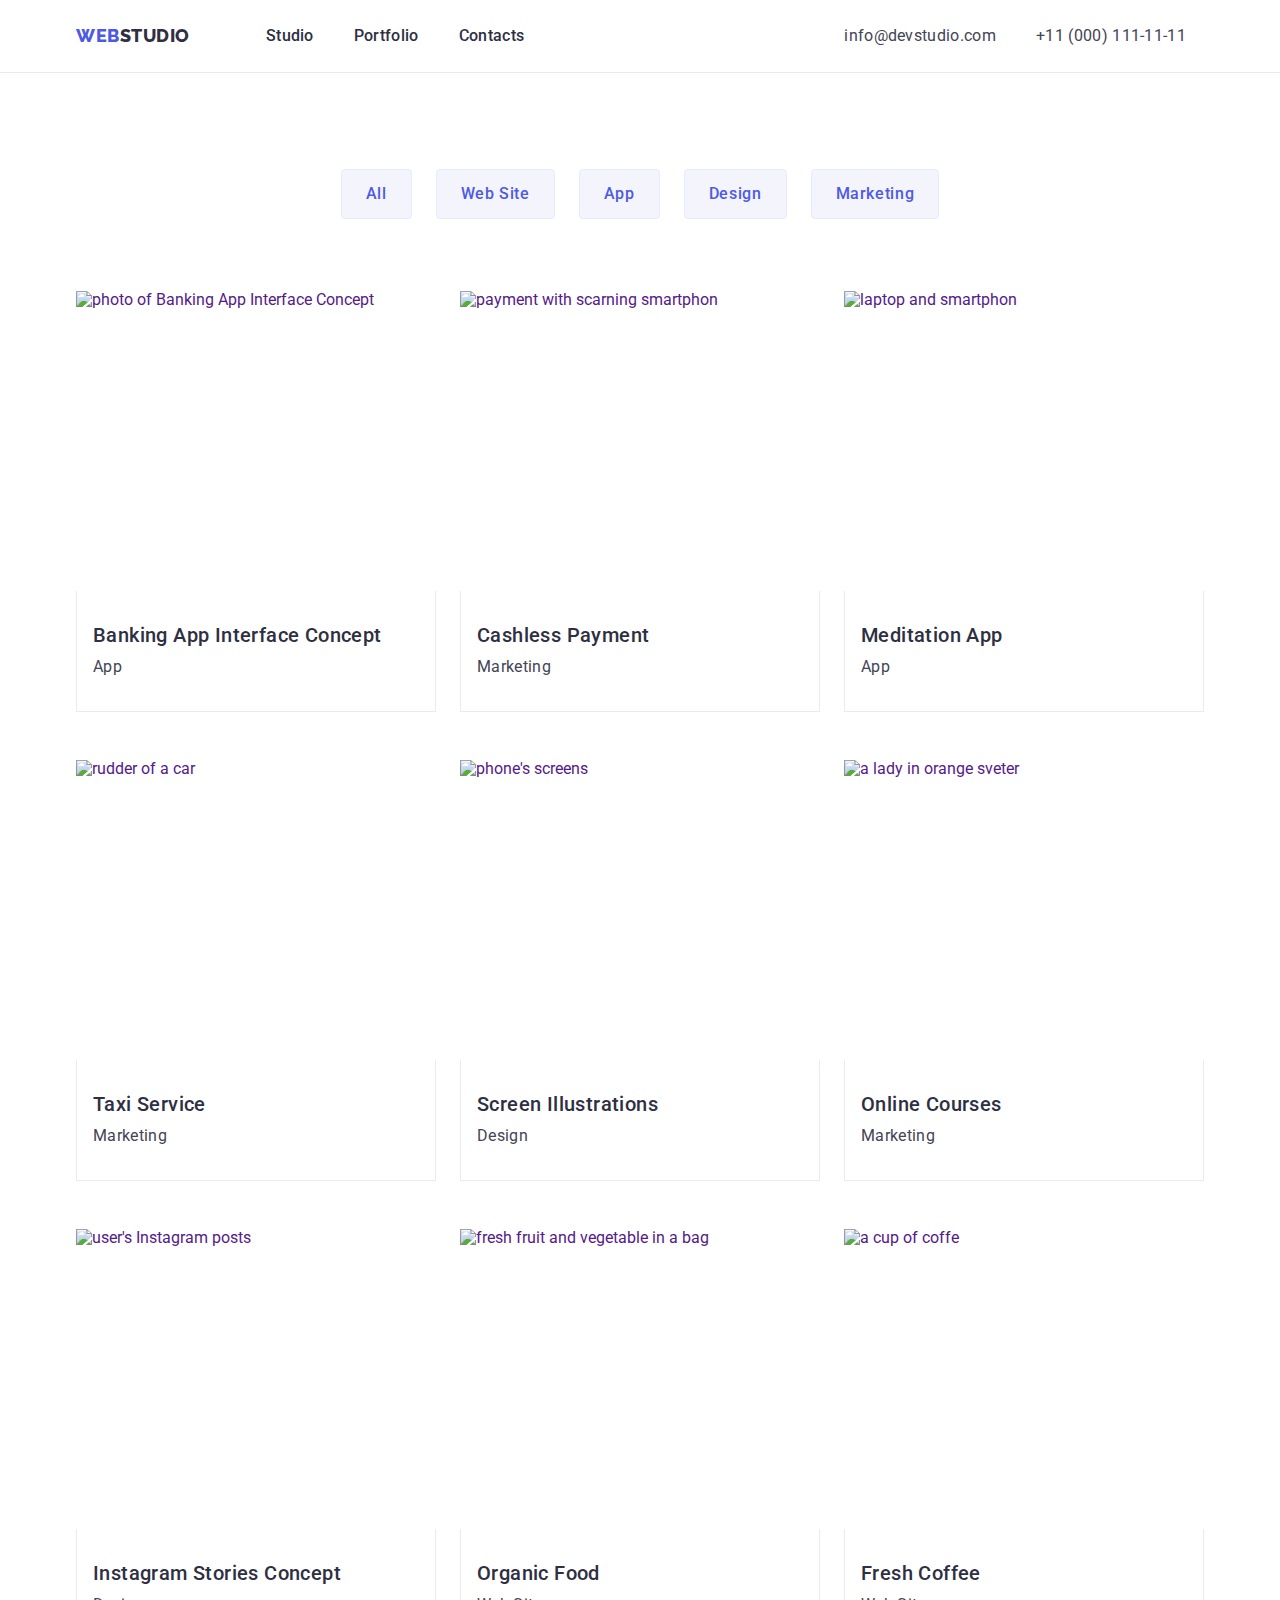
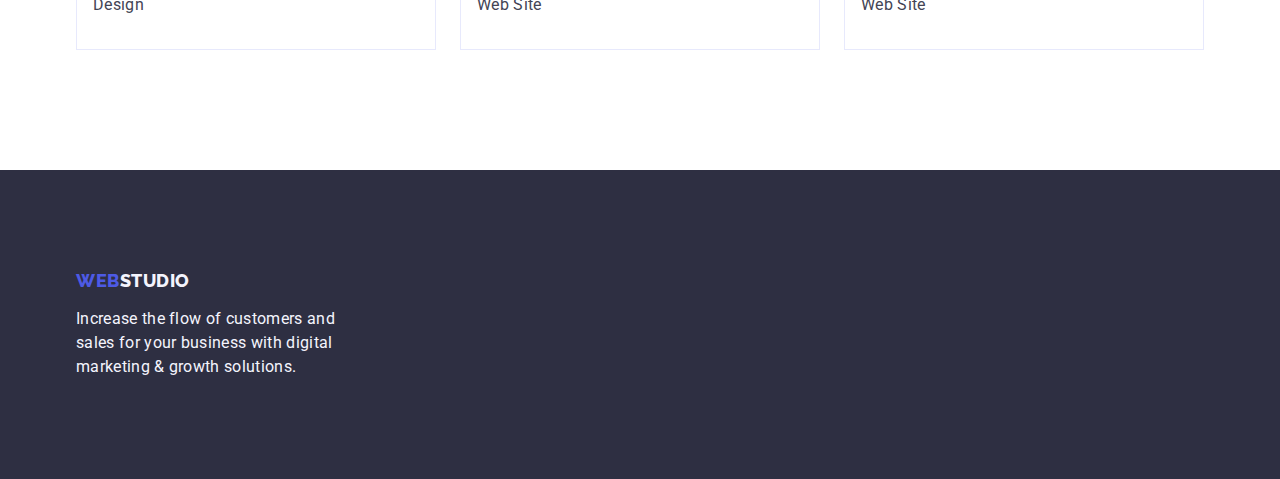
==== portfolio.html @ 38a7f7af "Smmury" ====
<!DOCTYPE html>
<html lang="en">
  <head>
    <meta charset="UTF-8" />
    <meta http-equiv="X-UA-Compatible" content="IE=edge" />
    <meta name="viewport" content="width=device-width, initial-scale=1.0" />
    <!--Normalize-->
    <link
      rel="stylesheet"
      href="https://cdn.jsdelivr.net/npm/modern-normalize@1.1.0/modern-normalize.min.css"
    />

    <!--Шрифти-->
    <link rel="preconnect" href="https://fonts.googleapis.com" />
    <link rel="preconnect" href="https://fonts.gstatic.com" crossorigin />
    <link
      href="https://fonts.googleapis.com/css2?family=Raleway:wght@800&family=Roboto:wght@400;500;700;900&display=swap"
      rel="stylesheet"
    />

    <link rel="stylesheet" href="./css/styles.css" />
    <title>Portfolio</title>
  </head>
  <body>
    <!--Heder Portfolio-->
    <header class="header">
      <div class="container header-container">
        <nav class="nav-container">
          <a class="text-logo text-logo-header link" href="./index.html">
            Web<span class="text-logo-studio-top">Studio</span></a
          >
          <ul class="list nav-list-cont">
            <li><a class="link text-nav" href="./index.html">Studio</a></li>
            <li>
              <a class="link text-nav" href="./portfolio.html">Portfolio</a>
            </li>
            <li><a class="link text-nav" href="">Contacts</a></li>
          </ul>
        </nav>
        <!--Contacts-->
        <address class="adress">
          <ul class="list adress-container">
            <li>
              <a class="link text-adress" href="mailto:info@devstudio.com"
                >info@devstudio.com</a
              >
            </li>
            <li>
              <a class="link text-adress" href="tel:+110001111111"
                >+11 (000) 111-11-11</a
              >
            </li>
          </ul>
        </address>
      </div>
    </header>
    <main>
      <section class="portfolio-section">
        <div class="container">
          <h1 class="visually-hidden">Filters</h1>
          <ul class="list portf-buttons">
            <li>
              <button class="button-portfolio" type="button">All</button>
            </li>
            <li>
              <button class="button-portfolio" type="button">Web Site</button>
            </li>
            <li><button class="button-portfolio" type="button">App</button></li>
            <li>
              <button class="button-portfolio" type="button">Design</button>
            </li>
            <li>
              <button class="button-portfolio" type="button">Marketing</button>
            </li>
          </ul>

          <ul class="list prodject-list">
            <li class="proj-point">
              <a class="link proj-point-link" href="">
                <img
                  src="./images/portfolio-images/img-8.jpg"
                  alt="photo of Banking App Interface Concept"
                  width="360"
                  height="300"
                />
                <div class="titel-par">
                  <h2 class="prodject-titel">Banking App Interface Concept</h2>
                  <p class="project-paragraf">App</p>
                </div>
              </a>
            </li>
            <li class="proj-point">
              <a class="link proj-point-link" href="">
                <img
                  src="./images/portfolio-images/img-7.jpg"
                  alt="payment with scarning smartphon"
                  width="360"
                  height="300"
                />
                <div class="titel-par">
                  <h2 class="prodject-titel">Cashless Payment</h2>
                  <p class="project-paragraf">Marketing</p>
                </div></a
              >
            </li>
            <li class="proj-point">
              <a class="link proj-point-link" href="">
                <img
                  src="./images/portfolio-images/img-6.jpg"
                  alt="laptop and smartphon"
                  width="360"
                  height="300"
                />
                <div class="titel-par">
                  <h2 class="prodject-titel">Meditation App</h2>
                  <p class="project-paragraf">App</p>
                </div></a
              >
            </li>
            <li class="proj-point">
              <a class="link proj-point-link" href="">
                <img
                  src="./images/portfolio-images/img-5.jpg"
                  alt="rudder of a car"
                  width="360"
                  height="300"
                />
                <div class="titel-par">
                  <h2 class="prodject-titel">Taxi Service</h2>
                  <p class="project-paragraf">Marketing</p>
                </div></a
              >
            </li>
            <li class="proj-point">
              <a class="link proj-point-link" href="">
                <img
                  src="./images/portfolio-images/img-4.jpg"
                  alt="phone's screens"
                  width="360"
                  height="300"
                />
                <div class="titel-par">
                  <h2 class="prodject-titel">Screen Illustrations</h2>
                  <p class="project-paragraf">Design</p>
                </div></a
              >
            </li>
            <li class="proj-point">
              <a class="link proj-point-link" href="">
                <img
                  src="./images/portfolio-images/img-3.jpg"
                  alt="a lady in orange sveter"
                  width="360"
                  height="300"
                />
                <div class="titel-par">
                  <h2 class="prodject-titel">Online Courses</h2>
                  <p class="project-paragraf">Marketing</p>
                </div></a
              >
            </li>
            <li class="proj-point">
              <a class="link proj-point-link" href="">
                <img
                  src="./images/portfolio-images/img-2.jpg"
                  alt="user's Instagram posts"
                  width="360"
                  height="300"
                />
                <div class="titel-par">
                  <h2 class="prodject-titel">Instagram Stories Concept</h2>
                  <p class="project-paragraf">Design</p>
                </div></a
              >
            </li>
            <li class="proj-point">
              <a class="link proj-point-link" href="">
                <img
                  src="./images/portfolio-images/img-1.jpg"
                  alt="fresh fruit and vegetable in a bag"
                  width="360"
                  height="300"
                />
                <div class="titel-par">
                  <h2 class="prodject-titel">Organic Food</h2>
                  <p class="project-paragraf">Web Site</p>
                </div></a
              >
            </li>
            <li class="proj-point">
              <a class="link proj-point-link" href="">
                <img
                  src="./images/portfolio-images/img.jpg"
                  alt="a cup of coffe"
                  width="360"
                  height="300"
                />
                <div class="titel-par">
                  <h2 class="prodject-titel">Fresh Coffee</h2>
                  <p class="project-paragraf">Web Site</p>
                </div></a
              >
            </li>
          </ul>
        </div>
      </section>
    </main>
    <!--footer  -->

    <footer class="footer-background">
      <div class="container footer-container">
        <a class="link text-logo footer" href="./index.html"
          >Web<span class="text-logo-stdio-footer">Studio</span></a
        >
        <p class="text-footer footer-container-text">
          Increase the flow of customers and sales for your business with
          digital marketing & growth solutions.
        </p>
      </div>
    </footer>
  </body>
</html>
---- css/styles.css ----
:root {
  --color-iris: #4d5ae5;
  --color-ocean: #404bbf;
  --color-navy-blue: #2e2f42;
  --color-green: #31d0aa;
  --color-slate: #434455;
  --color-light-slate: #8e8f99;
  --color-cornflower: #e7e9fc;
  --color-cloud: #f4f4fd;
  --color-navy-blue-modal: #2e2f42;
  --color-grey: #2e2f42;
  --color-white: #ffffff;
  --color-dairy: #fcfcfc;
}

*,
*::before *::after {
  box-sizing: border-box;
}
/*===============Reset start==================*/
.link {
  text-decoration: none;
}
.list {
  list-style: none;
  padding: 0;
  margin: 0;
}
h1,
h2,
h3,
p {
  margin: 0;
}
img {
  display: block;
}

.container {
  width: 1158px;
  margin-right: auto;
  margin-left: auto;
  padding-left: 15px;
  padding-right: 15px;
}

/*==============Reset end===============*/

/*==============Body================*/
body {
  font-family: "Roboto", sans-serif;
  color: var(--color-slate);
  background-color: var(--color-white);
}

/*================heder===================*/
.header {
  border-bottom: 1px solid var(--color-cornflower);
}
.header-container {
  display: flex;
  align-items: center;
}
.nav-container {
  display: flex;
  align-items: center;
}
.text-nav {
  text-decoration: none;
  font-weight: 500;
  font-size: 16px;
  line-height: 1.5;
  letter-spacing: 0.02em;
  color: var(--color-navy-blue);
  display: inline-block;
  padding-top: 24px;
  padding-bottom: 24px;
}
.text-nav:focus,
.text-nav:hover {
  color: var(--color-ocean);
}
.text-logo {
  display: inline-block;
  text-decoration: none;
  font-family: "Raleway", sans-serif;
  font-weight: 800;
  font-size: 18px;
  line-height: 1.17;
  letter-spacing: 0.03em;
  text-transform: uppercase;
  color: var(--color-iris);
}
.text-logo-header {
  margin-right: 76px;
}
.nav-list-cont {
  display: flex;
  gap: 40px;
}
.text-logo-studio-top {
  font-family: "Raleway", sans-serif;
  color: var(--color-navy-blue);
}
.adress {
  font-style: normal;
}
.adress-container {
  display: flex;
  gap: 40px;
  margin-left: 320px;
}
.text-adress {
  text-decoration: none;
  font-weight: 400;
  font-size: 16px;
  line-height: 1.5;
  letter-spacing: 0.02em;
  color: var(--color-slate);
  padding-top: 24px;
  padding-bottom: 24px;
}
.text-adress:focus,
.text-adress:hover {
  color: var(--color-ocean);
}

/*===================Section1===================*/
/* =====Titel-1======== */

.titel-items {
  max-width: 1440px;
  margin-left: auto;
  margin-right: auto;
  background-image: linear-gradient(
      rgba(46, 47, 66, 0.7),
      rgba(46, 47, 66, 0.7)
    ),
    url(../images/people-office-1.jpg);
  background-color: var(--color-grey);
  background-repeat: no-repeat;
  background-position: center;
  background-size: cover;
}
.titel {
  padding: 188px 0;
}
.text-titel {
  text-align: center;
  font-size: 56px;
  line-height: 1.07;
  letter-spacing: 0.02em;
  color: var(--color-white);
  max-width: 496px;
  margin-right: auto;
  margin-left: auto;
}

/*=====batton======*/
.button {
  display: block;
  min-width: 169px;
  height: 56px;
  border: none;
  border-radius: 4px;
  cursor: pointer;
  margin-top: 48px;
  margin-right: auto;
  margin-left: auto;
  box-shadow: 0px 4px 4px rgba(0, 0, 0, 0.15);
}
.button-studio {
  font-family: "Roboto", sans-serif;
  font-weight: 500;
  font-size: 16px;
  line-height: 1.5;
  align-items: center;
  letter-spacing: 0.04em;
  color: var(--color-white);
  background-color: var(--color-iris);
}

.button-studio:hover,
.button-studio:focus {
  background-color: var(--color-ocean);
}
/*===============section 2 studio=================*/
.feautures {
  padding-top: 120px;
  padding-bottom: 120px;
}
.visually-hidden {
  position: absolute;
  width: 1px;
  height: 1px;
  margin: -1px;
  border: 0;
  padding: 0;
  white-space: nowrap;
  clip-path: inset(100%);
  clip: rect(0 0 0 0);
  overflow: hidden;
}
.features-container {
  display: flex;
  align-items: center;
  gap: 24px;
}
.features-container-item {
  flex-basis: calc((100% - 72px) / 4);
}
.features-titel {
  font-weight: 500;
  font-size: 20px;
  line-height: 1.2;
  letter-spacing: 0.02em;
  color: var(--color-navy-blue);
  margin-bottom: 8px;
}

.features-text {
  font-size: 16px;
  line-height: 1.5;
  letter-spacing: 0.02em;
  color: var(--color-slate);
}

.feautures-icon {
  display: flexbox;
  background: var(--color-cloud);
  border-radius: 4px;
}
/*==============section 3 ================*/
.doing {
  padding-bottom: 120px;
}
.doing-container {
  display: flex;
  align-items: center;
  gap: 24px;
}
.doing-container-item {
  width: calc((100% - 48px) / 3);
}

/*===========Section-4-Team===================*/
.team {
  background-color: var(--color-cloud);
  padding: 120px 0;
}

.titels {
  font-weight: 700;
  font-size: 36px;
  line-height: 1.1;
  text-align: center;
  letter-spacing: 0.02em;
  text-transform: capitalize;
  color: var(--color-navy-blue);
  margin-bottom: 72px;
}
.card-cont {
  padding: 32px 16px;
  border-radius: 0px 0px 4px 4px;
  box-shadow: 0px 1px 6px rgba(46, 47, 66, 0.08),
    0px 1px 1px rgba(46, 47, 66, 0.16), 0px 2px 1px rgba(46, 47, 66, 0.08);
}

.team-container {
  display: flex;
  align-items: center;
  gap: 24px;
}
.team-cards-fon {
  background-color: var(--color-white);
  border-radius: 0px 0px 4px 4px;
  flex-basis: calc((100%-72px) / 4);
}

.team-cards-titel {
  font-weight: 500;
  font-size: 20px;
  line-height: 1.2;
  letter-spacing: 0.02em;
  color: var(--color-navy-blue);
  margin-bottom: 72px;
  text-align: center;
  margin-bottom: 8px;
}

.team-cards-prof {
  font-size: 16px;
  line-height: 1.5;
  letter-spacing: 0.02em;
  color: var(--color-slate);
  text-align: center;
  margin-bottom: 8px;
}
/*===========Social icons==============*/
.social {
  display: flex;
  justify-content: space-between;
  gap: 24px;
}
.social-link {
  display: flex;
  align-items: center;
  width: 40px;
  height: 40px;
  background-color: var(--color-iris);
  border-radius: 50%;
  justify-content: space-between;
}
.team-container .social-link:hover,
.team-container .social-link:focus {
  background-color: var(--color-ocean);
}
.social-icon {
}

/*===================PORTFOLIO====================*/
.portfolio-section {
  padding: 96px 0 120px;
}

/*=======buttons-portfoli===========*/

.portf-buttons {
  display: flex;
  justify-content: center;
  gap: 24px;
  margin-bottom: 72px;
}

.button-portfolio {
  font-family: "Roboto", sans-serif;
  font-weight: 500;
  font-size: 16px;
  line-height: 1.5;
  display: flex;
  align-items: center;
  text-align: center;
  letter-spacing: 0.04em;
  color: var(--color-iris);
  background-color: var(--color-cloud);

  padding: 12px 24px;
  border: 1px solid var(--color-cornflower);
  border-radius: 4px;
}

.button-portfolio:hover,
.button-portfolio:focus {
  color: var(--color-white);
  background-color: var(--color-ocean);
  cursor: pointer;
  border: 1px solid transparent;
  box-shadow: 0px 3px 1px rgba(0, 0, 0, 0.1), 0px 2px 1px rgba(0, 0, 0, 0.08), 0px 2px 2px rgba(0, 0, 0, 0.12);}
/*==========Prodjects-portfolio============*/
.prodject-list {
  display: flex;
  flex-wrap: wrap;
  column-gap: 24px;
  row-gap: 48px;
}

.proj-point {
    width: calc((100% - 48px) / 3);
}
.proj-point-link{
  display: block;
}
.proj-point-link:hover,
.proj-point-link:focus{
  box-shadow:0px 1px 6px rgba(46, 47, 66, 0.08), 0px 1px 1px rgba(46, 47, 66, 0.16), 0px 2px 1px rgba(46, 47, 66, 0.08); 
}
.titel-par {
  padding: 32px 16px;
  border: 1px solid var(--color-cornflower);
  border-top: none;
}
.prodject-titel {
  font-weight: 500;
  font-size: 20px;
  line-height: 1.2;
  letter-spacing: 0.02em;
  color: var(--color-grey);
  margin-bottom: 8px;
}
.project-paragraf {
  font-weight: 400;
  font-size: 16px;
  line-height: 1.5;
  letter-spacing: 0.02em;
  color: var(--color-slate);
}
/*================Customers=============*/
.castomers {
  background-color: var(--color-white);
  padding: 120px 0;
}
.customers-cont {
  display: flex;
  align-items: center;
  gap: 24px;
  justify-content: space-between;
}
.customers-box {
  border: 1px solid #8e8f99;
  width: 168px;
  height: 88px;
  border-radius: 4px;
  fill: var(--color-light-slate);
}
.client-icons {
  
}
.customers-box:hover,
.customers-box:focus {
  fill:var(--color-ocean);
  }
}
/*=============footers==================*/

.footer-container {
  display: flex;

  margin-right: auto;
  margin-left: auto;
}
.footer-container-text {
  margin-right: 120px;
}
.footer-background {
  background-color: var(--color-navy-blue);
  padding: 100px 0;
}
.footer {
  margin-bottom: 16px;
}
.text-logo-stdio-footer {
  font-family: "Raleway", sans-serif;

  color: var(--color-cloud);
}
.text-footer {
  font-family: "Roboto", sans-serif;
  font-style: normal;
  font-size: 16px;
  line-height: 1.5;
  letter-spacing: 0.02em;
  color: var(--color-cloud);
  max-width: 264px;
}
.soc-media-titel {
  font-family: "Roboto", sans-serif;
  font-style: normal;
  font-weight: 500;
  font-size: 16px;
  line-height: 1.5;
  letter-spacing: 0.02em;
  color: var(--color-white);
}
.soc-media {
  display: block;
}
.footer-container .social-link:hover,
.footer-container .social-link:focus {
  background-color: var(--color-green);
}
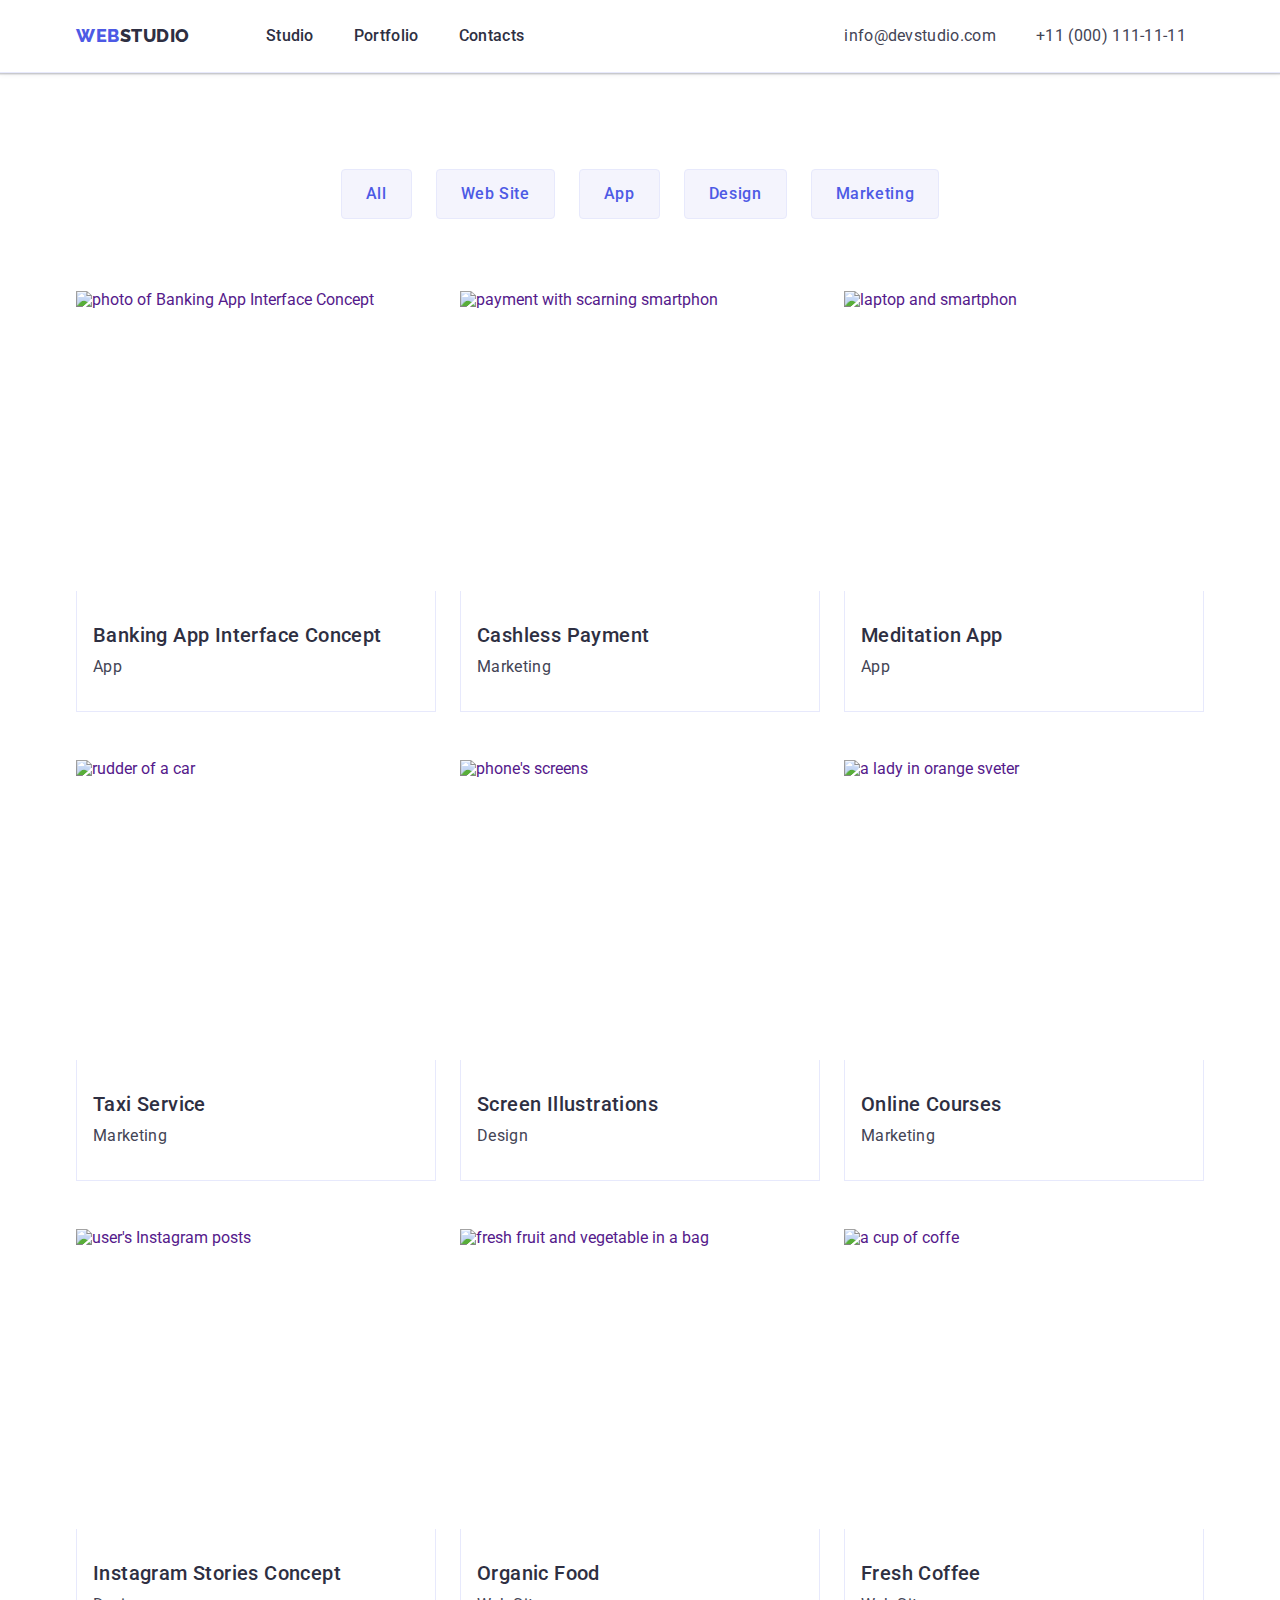
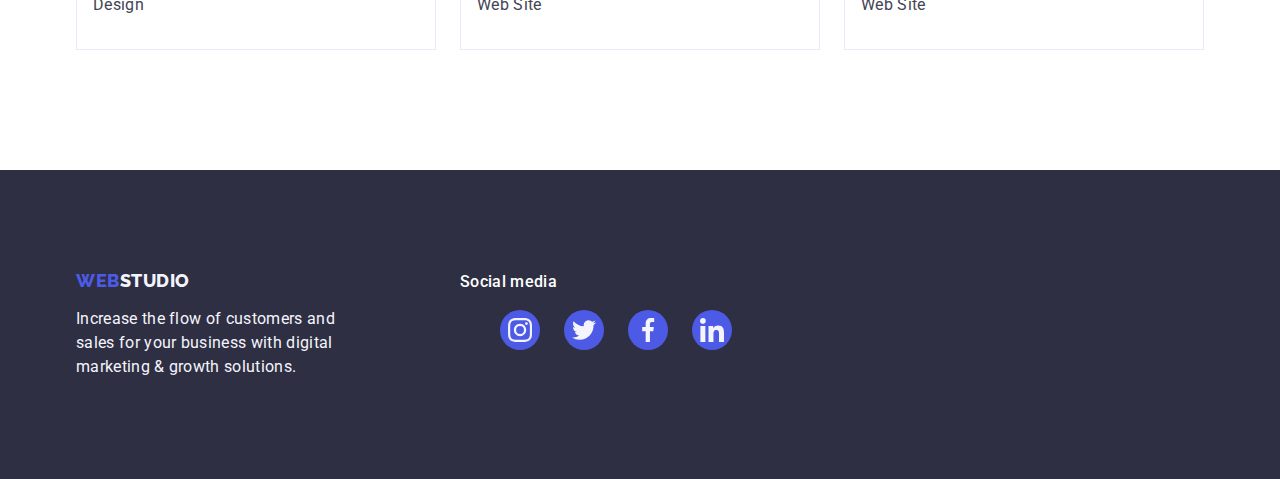
==== commit 98aad85f: "update" ====
--- a/portfolio.html
+++ b/portfolio.html
@@ -209,13 +209,73 @@
 
     <footer class="footer-background">
       <div class="container footer-container">
-        <a class="link text-logo footer" href="./index.html"
-          >Web<span class="text-logo-stdio-footer">Studio</span></a
-        >
-        <p class="text-footer footer-container-text">
-          Increase the flow of customers and sales for your business with
-          digital marketing & growth solutions.
-        </p>
+        <div class="log-paragraf">
+          <a class="link text-logo footer" href="./index.html"
+            >Web<span class="text-logo-stdio-footer">Studio</span></a
+          >
+          <p class="text-footer footer-container-text">
+            Increase the flow of customers and sales for your business with
+            digital marketing & growth solutions.
+          </p>
+        </div>
+        <!--Social media-->
+        <div class="soc-media">
+          <p class="soc-media-titel">Social media</p>
+          <ul class="social">
+            <li class="social-items list">
+              <a
+                href="https://instagram.com"
+                target="_blank"
+                rel="noopener noreffer"
+                class="social-link link"
+                aria-label="instagram icon"
+              >
+                <svg class="social-icon" width="24" height="24">
+                  <use href="./images/icons.svg#icon-instagram"></use>
+                </svg>
+              </a>
+            </li>
+            <li class="social-items list">
+              <a
+                href="https://twitter.com"
+                target="_blank"
+                rel="noopener noreffer"
+                class="social-link link"
+                aria-label="twitter icon"
+              >
+                <svg class="social-icon" width="24" height="24">
+                  <use href="./images/icons.svg#icon-twitter"></use>
+                </svg>
+              </a>
+            </li>
+            <li class="social-items list">
+              <a
+                href="https://facebook.com"
+                target="_blank"
+                rel="noopener noreffer"
+                class="social-link link"
+                aria-label="facebook icon"
+              >
+                <svg class="social-icon" width="24" height="24">
+                  <use href="./images/icons.svg#icon-facebook"></use>
+                </svg>
+              </a>
+            </li>
+            <li class="social-items list">
+              <a
+                href="https://linkedin.com"
+                target="_blank"
+                rel="noopener noreffer"
+                class="social-link link"
+                aria-label="linkedin icon"
+              >
+                <svg class="social-icon" width="24" height="24">
+                  <use href="./images/icons.svg#icon-linkedin"></use>
+                </svg>
+              </a>
+            </li>
+          </ul>
+        </div>
       </div>
     </footer>
   </body>
--- a/css/styles.css
+++ b/css/styles.css
@@ -56,6 +56,8 @@
 /*================heder===================*/
 .header {
   border-bottom: 1px solid var(--color-cornflower);
+  box-shadow: 0px 2px 1px rgba(46, 47, 66, 0.08),
+    0px 1px 1px rgba(46, 47, 66, 0.16), 0px 1px 6px rgba(46, 47, 66, 0.08);
 }
 .header-container {
   display: flex;
@@ -224,11 +226,16 @@
   letter-spacing: 0.02em;
   color: var(--color-slate);
 }
-
+.feautures-icon-con {
+  display: flex;
+  align-items: center;
+  justify-content: center;
+  height: 112px;
+  background-color: var(--color-cloud);
+  border-radius: 4px;
+  margin-bottom: 8px;
+}
 .feautures-icon {
-  display: flexbox;
-  background: var(--color-cloud);
-  border-radius: 4px;
 }
 /*==============section 3 ================*/
 .doing {
@@ -260,7 +267,8 @@
   margin-bottom: 72px;
 }
 .card-cont {
-  padding: 32px 16px;
+  padding-top: 32px;
+  padding-bottom: 32px;
   border-radius: 0px 0px 4px 4px;
   box-shadow: 0px 1px 6px rgba(46, 47, 66, 0.08),
     0px 1px 1px rgba(46, 47, 66, 0.16), 0px 2px 1px rgba(46, 47, 66, 0.08);
@@ -275,6 +283,8 @@
   background-color: var(--color-white);
   border-radius: 0px 0px 4px 4px;
   flex-basis: calc((100%-72px) / 4);
+  box-shadow: 0px 1px 6px rgba(46, 47, 66, 0.08),
+    0px 1px 1px rgba(46, 47, 66, 0.16), 0px 2px 1px rgba(46, 47, 66, 0.08);
 }
 
 .team-cards-titel {
@@ -299,8 +309,9 @@
 /*===========Social icons==============*/
 .social {
   display: flex;
-  justify-content: space-between;
-  gap: 24px;
+  align-items: center;
+  gap: 24px;
+  justify-content: center;
 }
 .social-link {
   display: flex;
@@ -309,7 +320,8 @@
   height: 40px;
   background-color: var(--color-iris);
   border-radius: 50%;
-  justify-content: space-between;
+  justify-content: center;
+  fill: var(--color-cloud);
 }
 .team-container .social-link:hover,
 .team-container .social-link:focus {
@@ -355,7 +367,9 @@
   background-color: var(--color-ocean);
   cursor: pointer;
   border: 1px solid transparent;
-  box-shadow: 0px 3px 1px rgba(0, 0, 0, 0.1), 0px 2px 1px rgba(0, 0, 0, 0.08), 0px 2px 2px rgba(0, 0, 0, 0.12);}
+  box-shadow: 0px 3px 1px rgba(0, 0, 0, 0.1), 0px 2px 1px rgba(0, 0, 0, 0.08),
+    0px 2px 2px rgba(0, 0, 0, 0.12);
+}
 /*==========Prodjects-portfolio============*/
 .prodject-list {
   display: flex;
@@ -365,14 +379,15 @@
 }
 
 .proj-point {
-    width: calc((100% - 48px) / 3);
-}
-.proj-point-link{
+  width: calc((100% - 48px) / 3);
+}
+.proj-point-link {
   display: block;
 }
 .proj-point-link:hover,
-.proj-point-link:focus{
-  box-shadow:0px 1px 6px rgba(46, 47, 66, 0.08), 0px 1px 1px rgba(46, 47, 66, 0.16), 0px 2px 1px rgba(46, 47, 66, 0.08); 
+.proj-point-link:focus {
+  box-shadow: 0px 1px 6px rgba(46, 47, 66, 0.08),
+    0px 1px 1px rgba(46, 47, 66, 0.16), 0px 2px 1px rgba(46, 47, 66, 0.08);
 }
 .titel-par {
   padding: 32px 16px;
@@ -406,19 +421,26 @@
   justify-content: space-between;
 }
 .customers-box {
-  border: 1px solid #8e8f99;
-  width: 168px;
-  height: 88px;
+}
+.client-icons {
+  display: flex;
+  align-items: center;
+  justify-content: center;
+  width: 100%;
+  height: 100%;
+  border: 1px solid var(--color-light-slate);
   border-radius: 4px;
   fill: var(--color-light-slate);
-}
-.client-icons {
-  
-}
-.customers-box:hover,
-.customers-box:focus {
-  fill:var(--color-ocean);
-  }
+  color: var(--color-light-slate);
+}
+.client-icons:hover,
+.client-icons:focus {
+  fill: var(--color-ocean);
+  color: var(--color-ocean);
+  border-color: var(--color-ocean);
+}
+.customers-icon {
+  fill: currentColor;
 }
 /*=============footers==================*/
 
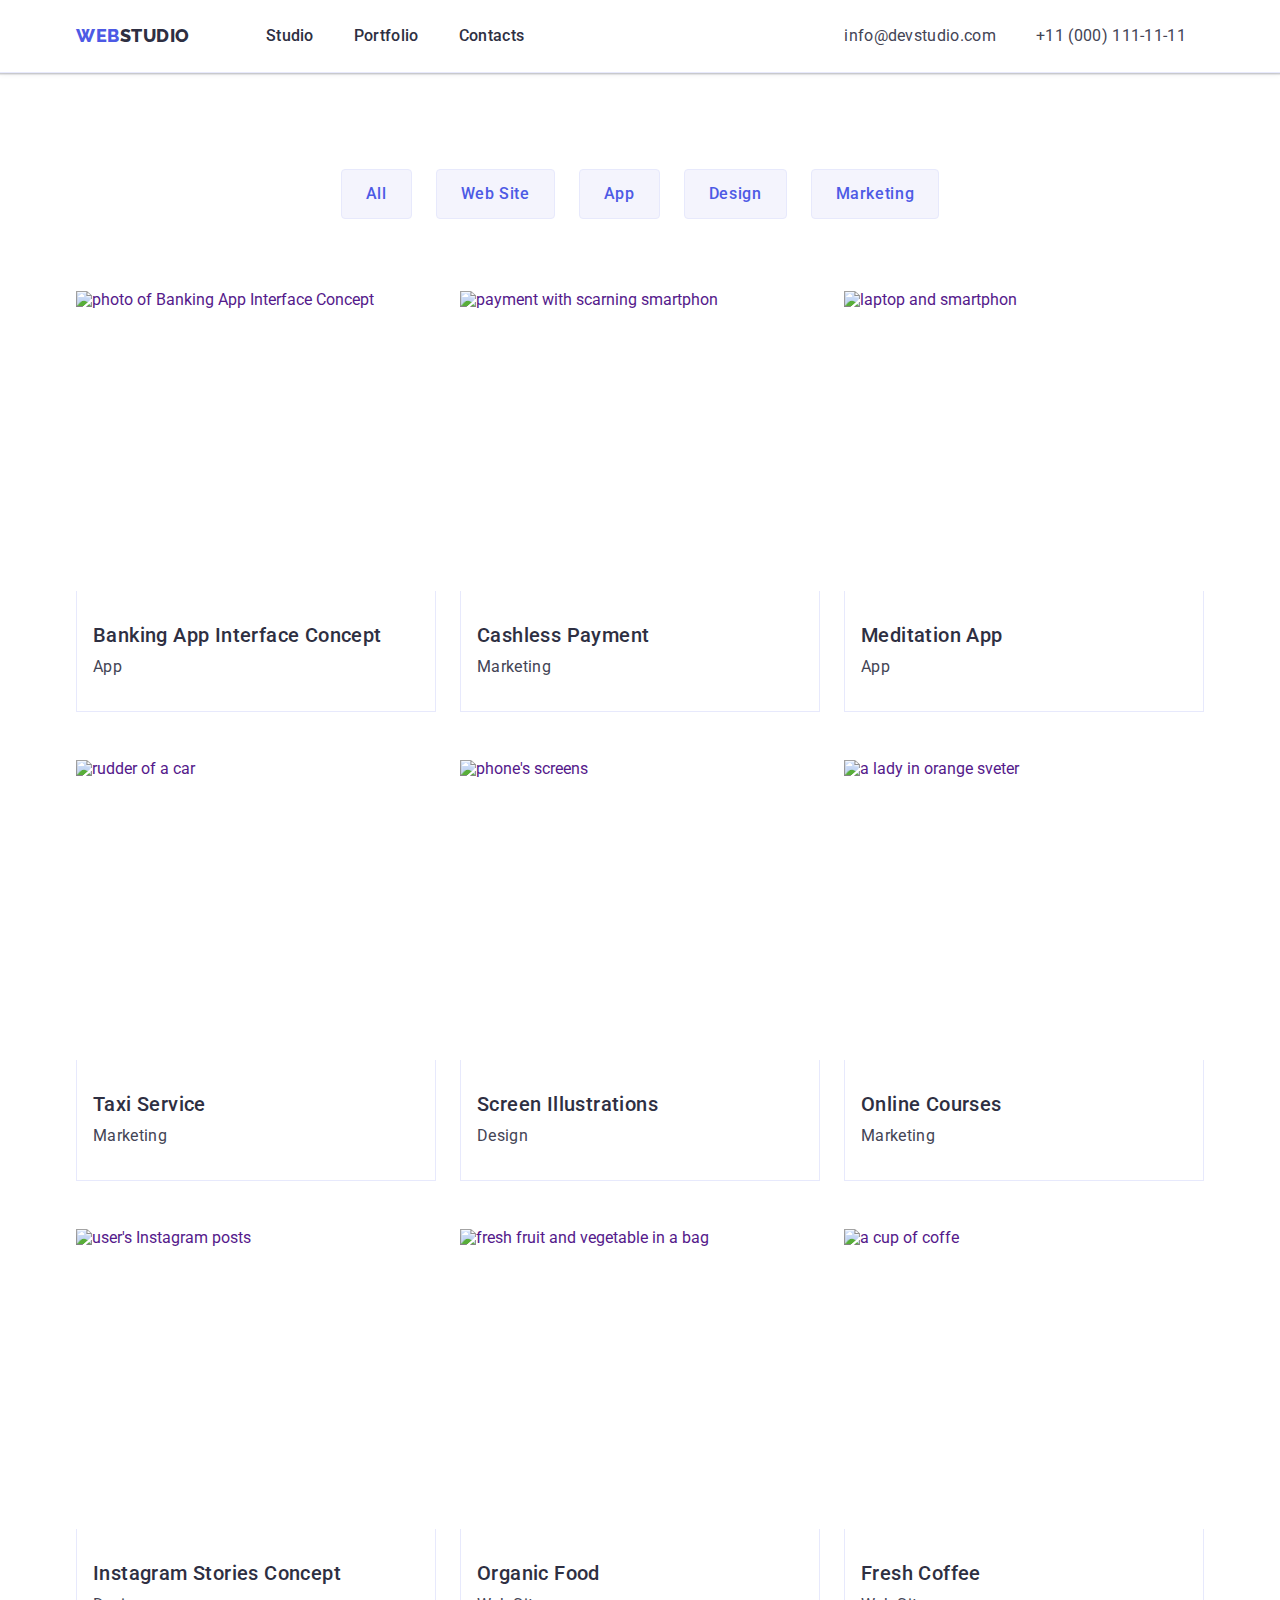
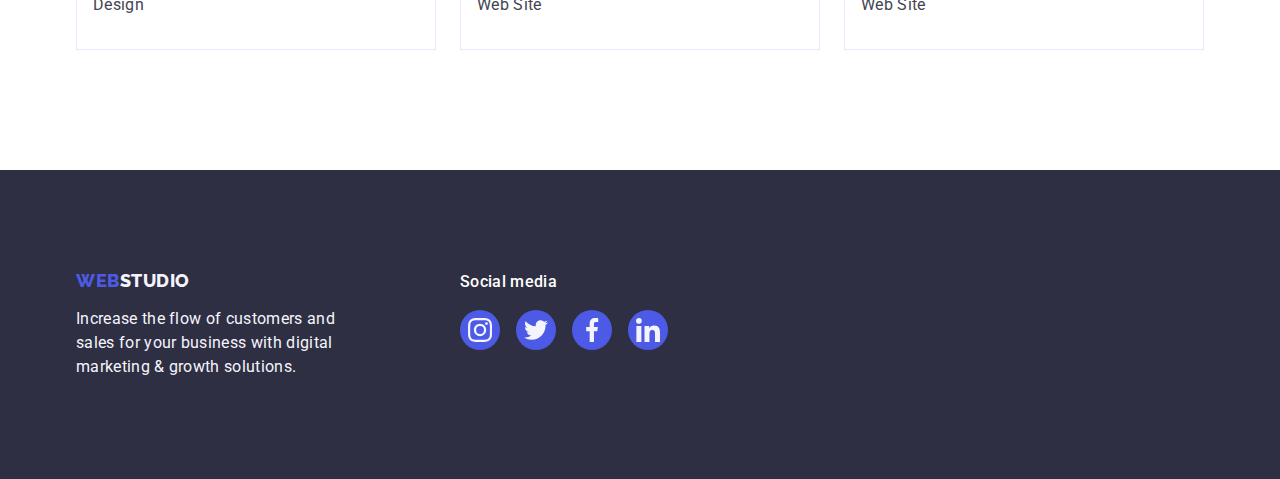
==== commit 6d5e8eb1: "Summury" ====
--- a/portfolio.html
+++ b/portfolio.html
@@ -213,7 +213,7 @@
           <a class="link text-logo footer" href="./index.html"
             >Web<span class="text-logo-stdio-footer">Studio</span></a
           >
-          <p class="text-footer footer-container-text">
+          <p class="text-footer">
             Increase the flow of customers and sales for your business with
             digital marketing & growth solutions.
           </p>
--- a/css/styles.css
+++ b/css/styles.css
@@ -32,6 +32,9 @@
 p {
   margin: 0;
 }
+ul {
+  padding-left: 0;
+}
 img {
   display: block;
 }
@@ -421,6 +424,8 @@
   justify-content: space-between;
 }
 .customers-box {
+  width: calc((100% - 120px) / 6);
+  height: 88px;
 }
 .client-icons {
   display: flex;
@@ -446,11 +451,12 @@
 
 .footer-container {
   display: flex;
-
+  align-items: baseline;
   margin-right: auto;
   margin-left: auto;
 }
-.footer-container-text {
+
+.log-paragraf {
   margin-right: 120px;
 }
 .footer-background {
@@ -482,6 +488,7 @@
   line-height: 1.5;
   letter-spacing: 0.02em;
   color: var(--color-white);
+  margin-bottom: 16px;
 }
 .soc-media {
   display: block;
@@ -490,3 +497,6 @@
 .footer-container .social-link:focus {
   background-color: var(--color-green);
 }
+.footer-container .social {
+  gap: 16px;
+}
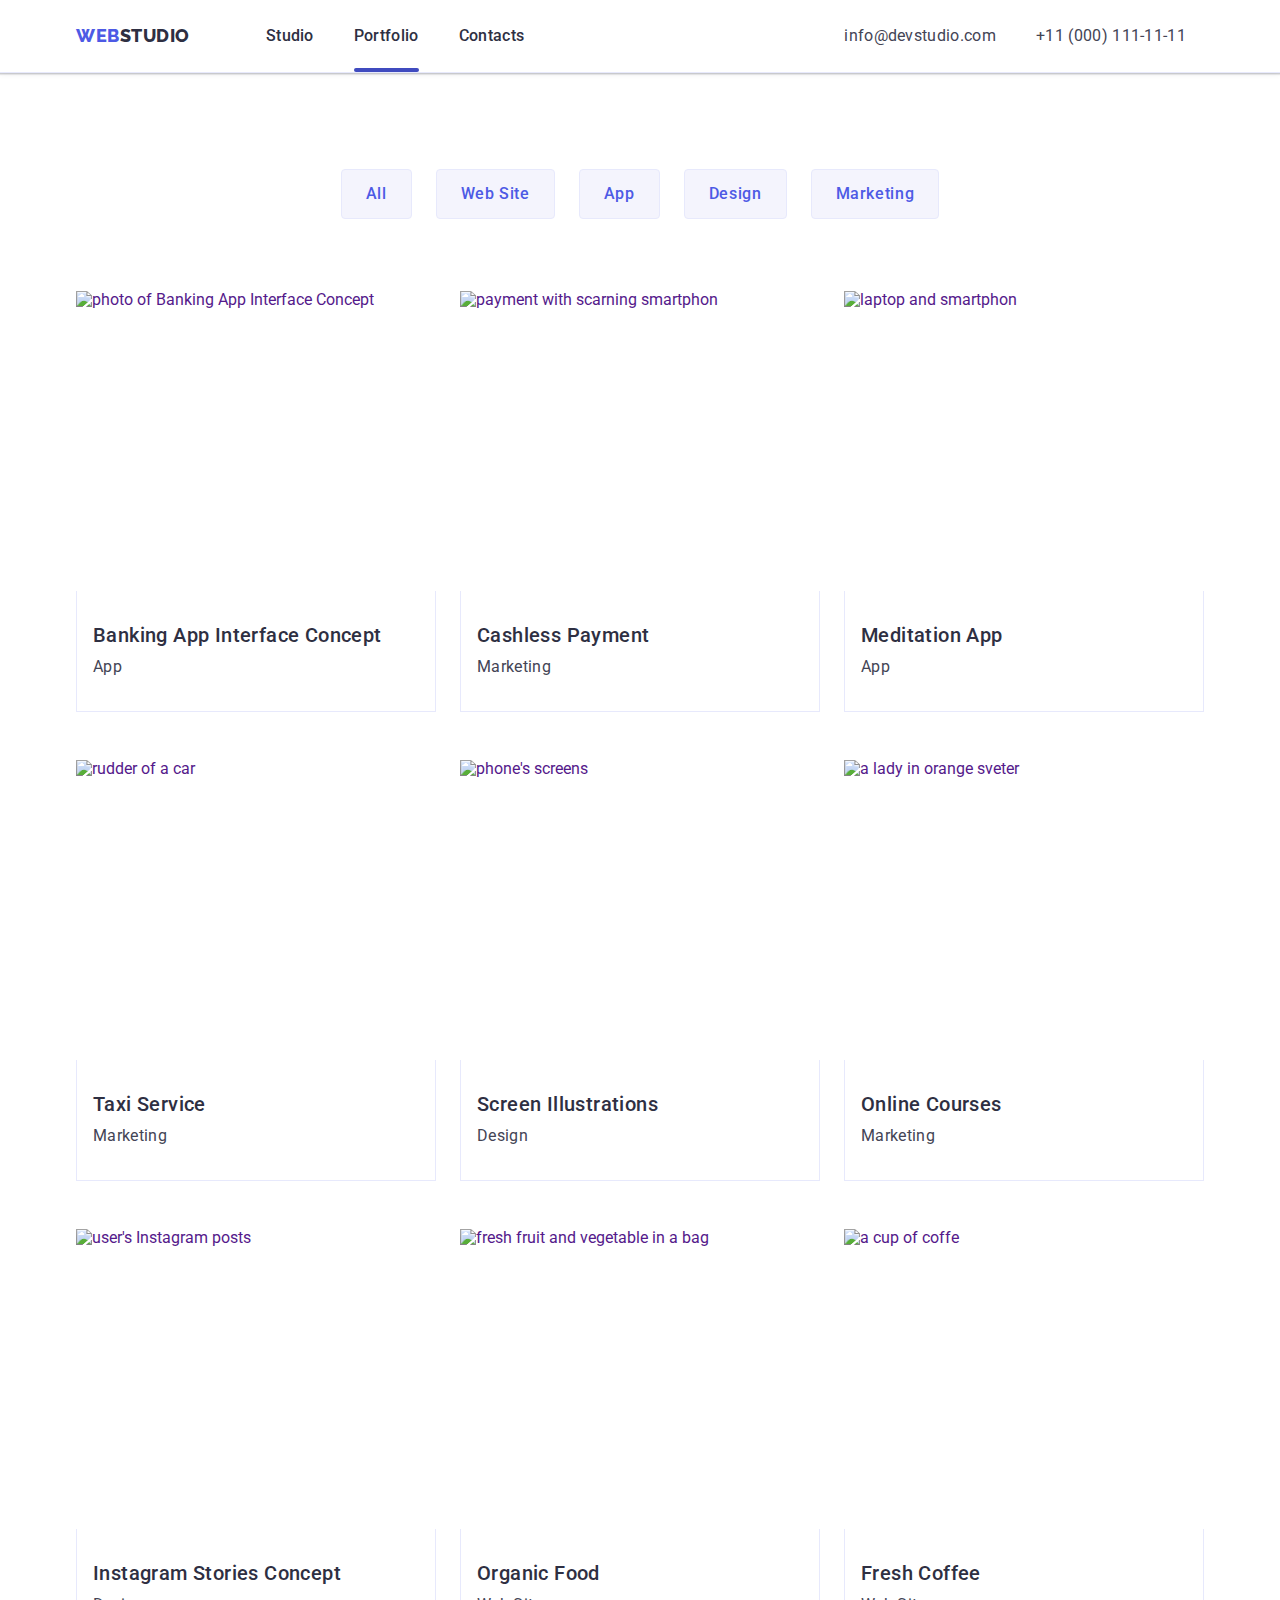
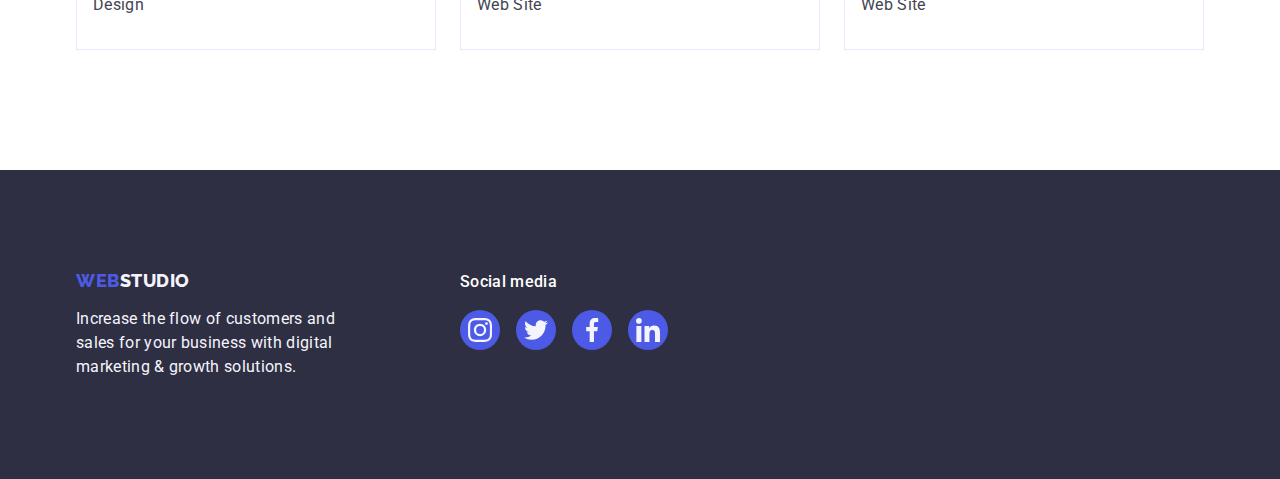
==== commit b836ffbc: "sunnury" ====
--- a/portfolio.html
+++ b/portfolio.html
@@ -30,9 +30,13 @@
             Web<span class="text-logo-studio-top">Studio</span></a
           >
           <ul class="list nav-list-cont">
-            <li><a class="link text-nav" href="./index.html">Studio</a></li>
-            <li>
-              <a class="link text-nav" href="./portfolio.html">Portfolio</a>
+            <li>
+              <a class="link text-nav" href="./index.html">Studio</a>
+            </li>
+            <li>
+              <a class="link text-nav carrent" href="./portfolio.html"
+                >Portfolio</a
+              >
             </li>
             <li><a class="link text-nav" href="">Contacts</a></li>
           </ul>
@@ -77,12 +81,21 @@
           <ul class="list prodject-list">
             <li class="proj-point">
               <a class="link proj-point-link" href="">
-                <img
-                  src="./images/portfolio-images/img-8.jpg"
-                  alt="photo of Banking App Interface Concept"
-                  width="360"
-                  height="300"
-                />
+                <div class="proj-box">
+                  <img
+                    src="./images/portfolio-images/img-8.jpg"
+                    alt="photo of Banking App Interface Concept"
+                    width="360"
+                    height="300"
+                  />
+                  <div class="overlay">
+                    <p class="proj-label">
+                      14 Stylish and User-Friendly App Design Concepts · Task
+                      Manager App · Calorie Tracker App · Exotic Fruit Ecommerce
+                      App · Cloud Storage App
+                    </p>
+                  </div>
+                </div>
                 <div class="titel-par">
                   <h2 class="prodject-titel">Banking App Interface Concept</h2>
                   <p class="project-paragraf">App</p>
@@ -91,12 +104,21 @@
             </li>
             <li class="proj-point">
               <a class="link proj-point-link" href="">
-                <img
-                  src="./images/portfolio-images/img-7.jpg"
-                  alt="payment with scarning smartphon"
-                  width="360"
-                  height="300"
-                />
+                <div class="proj-box">
+                  <img
+                    src="./images/portfolio-images/img-7.jpg"
+                    alt="payment with scarning smartphon"
+                    width="360"
+                    height="300"
+                  />
+                  <div class="overlay">
+                    <p class="proj-label">
+                      14 Stylish and User-Friendly App Design Concepts · Task
+                      Manager App · Calorie Tracker App · Exotic Fruit Ecommerce
+                      App · Cloud Storage App
+                    </p>
+                  </div>
+                </div>
                 <div class="titel-par">
                   <h2 class="prodject-titel">Cashless Payment</h2>
                   <p class="project-paragraf">Marketing</p>
@@ -105,12 +127,21 @@
             </li>
             <li class="proj-point">
               <a class="link proj-point-link" href="">
-                <img
-                  src="./images/portfolio-images/img-6.jpg"
-                  alt="laptop and smartphon"
-                  width="360"
-                  height="300"
-                />
+                <div class="proj-box">
+                  <img
+                    src="./images/portfolio-images/img-6.jpg"
+                    alt="laptop and smartphon"
+                    width="360"
+                    height="300"
+                  />
+                  <div class="overlay">
+                    <p class="proj-label">
+                      14 Stylish and User-Friendly App Design Concepts · Task
+                      Manager App · Calorie Tracker App · Exotic Fruit Ecommerce
+                      App · Cloud Storage App
+                    </p>
+                  </div>
+                </div>
                 <div class="titel-par">
                   <h2 class="prodject-titel">Meditation App</h2>
                   <p class="project-paragraf">App</p>
@@ -119,12 +150,21 @@
             </li>
             <li class="proj-point">
               <a class="link proj-point-link" href="">
-                <img
-                  src="./images/portfolio-images/img-5.jpg"
-                  alt="rudder of a car"
-                  width="360"
-                  height="300"
-                />
+                <div class="proj-box">
+                  <img
+                    src="./images/portfolio-images/img-5.jpg"
+                    alt="rudder of a car"
+                    width="360"
+                    height="300"
+                  />
+                  <div class="overlay">
+                    <p class="proj-label">
+                      14 Stylish and User-Friendly App Design Concepts · Task
+                      Manager App · Calorie Tracker App · Exotic Fruit Ecommerce
+                      App · Cloud Storage App
+                    </p>
+                  </div>
+                </div>
                 <div class="titel-par">
                   <h2 class="prodject-titel">Taxi Service</h2>
                   <p class="project-paragraf">Marketing</p>
@@ -133,12 +173,21 @@
             </li>
             <li class="proj-point">
               <a class="link proj-point-link" href="">
-                <img
-                  src="./images/portfolio-images/img-4.jpg"
-                  alt="phone's screens"
-                  width="360"
-                  height="300"
-                />
+                <div class="proj-box">
+                  <img
+                    src="./images/portfolio-images/img-4.jpg"
+                    alt="phone's screens"
+                    width="360"
+                    height="300"
+                  />
+                  <div class="overlay">
+                    <p class="proj-label">
+                      14 Stylish and User-Friendly App Design Concepts · Task
+                      Manager App · Calorie Tracker App · Exotic Fruit Ecommerce
+                      App · Cloud Storage App
+                    </p>
+                  </div>
+                </div>
                 <div class="titel-par">
                   <h2 class="prodject-titel">Screen Illustrations</h2>
                   <p class="project-paragraf">Design</p>
@@ -147,12 +196,21 @@
             </li>
             <li class="proj-point">
               <a class="link proj-point-link" href="">
-                <img
-                  src="./images/portfolio-images/img-3.jpg"
-                  alt="a lady in orange sveter"
-                  width="360"
-                  height="300"
-                />
+                <div class="proj-box">
+                  <img
+                    src="./images/portfolio-images/img-3.jpg"
+                    alt="a lady in orange sveter"
+                    width="360"
+                    height="300"
+                  />
+                  <div class="overlay">
+                    <p class="proj-label">
+                      14 Stylish and User-Friendly App Design Concepts · Task
+                      Manager App · Calorie Tracker App · Exotic Fruit Ecommerce
+                      App · Cloud Storage App
+                    </p>
+                  </div>
+                </div>
                 <div class="titel-par">
                   <h2 class="prodject-titel">Online Courses</h2>
                   <p class="project-paragraf">Marketing</p>
@@ -161,12 +219,21 @@
             </li>
             <li class="proj-point">
               <a class="link proj-point-link" href="">
-                <img
-                  src="./images/portfolio-images/img-2.jpg"
-                  alt="user's Instagram posts"
-                  width="360"
-                  height="300"
-                />
+                <div class="proj-box">
+                  <img
+                    src="./images/portfolio-images/img-2.jpg"
+                    alt="user's Instagram posts"
+                    width="360"
+                    height="300"
+                  />
+                  <div class="overlay">
+                    <p class="proj-label">
+                      14 Stylish and User-Friendly App Design Concepts · Task
+                      Manager App · Calorie Tracker App · Exotic Fruit Ecommerce
+                      App · Cloud Storage App
+                    </p>
+                  </div>
+                </div>
                 <div class="titel-par">
                   <h2 class="prodject-titel">Instagram Stories Concept</h2>
                   <p class="project-paragraf">Design</p>
@@ -175,12 +242,21 @@
             </li>
             <li class="proj-point">
               <a class="link proj-point-link" href="">
-                <img
-                  src="./images/portfolio-images/img-1.jpg"
-                  alt="fresh fruit and vegetable in a bag"
-                  width="360"
-                  height="300"
-                />
+                <div class="proj-box">
+                  <img
+                    src="./images/portfolio-images/img-1.jpg"
+                    alt="fresh fruit and vegetable in a bag"
+                    width="360"
+                    height="300"
+                  />
+                  <div class="overlay">
+                    <p class="proj-label">
+                      14 Stylish and User-Friendly App Design Concepts · Task
+                      Manager App · Calorie Tracker App · Exotic Fruit Ecommerce
+                      App · Cloud Storage App
+                    </p>
+                  </div>
+                </div>
                 <div class="titel-par">
                   <h2 class="prodject-titel">Organic Food</h2>
                   <p class="project-paragraf">Web Site</p>
@@ -189,12 +265,21 @@
             </li>
             <li class="proj-point">
               <a class="link proj-point-link" href="">
-                <img
-                  src="./images/portfolio-images/img.jpg"
-                  alt="a cup of coffe"
-                  width="360"
-                  height="300"
-                />
+                <div class="proj-box">
+                  <img
+                    src="./images/portfolio-images/img.jpg"
+                    alt="a cup of coffe"
+                    width="360"
+                    height="300"
+                  />
+                  <div class="overlay">
+                    <p class="proj-label">
+                      14 Stylish and User-Friendly App Design Concepts · Task
+                      Manager App · Calorie Tracker App · Exotic Fruit Ecommerce
+                      App · Cloud Storage App
+                    </p>
+                  </div>
+                </div>
                 <div class="titel-par">
                   <h2 class="prodject-titel">Fresh Coffee</h2>
                   <p class="project-paragraf">Web Site</p>
--- a/css/styles.css
+++ b/css/styles.css
@@ -29,7 +29,8 @@
 h1,
 h2,
 h3,
-p {
+p,
+ul {
   margin: 0;
 }
 ul {
@@ -71,6 +72,7 @@
   align-items: center;
 }
 .text-nav {
+  position: relative;
   text-decoration: none;
   font-weight: 500;
   font-size: 16px;
@@ -80,6 +82,27 @@
   display: inline-block;
   padding-top: 24px;
   padding-bottom: 24px;
+
+  /*--transformation--*/
+  transition-property: color;
+  transition-duration: 250ms;
+  transition-timing-function: cubic-bezier(0.4, 0, 0.2, 1);
+}
+
+.text-nav::after {
+  content: "";
+  position: absolute;
+  display: block;
+  left: 0px;
+  top: calc(100% - 4px);
+  width: 100%;
+  height: 4px;
+  border-radius: 2px;
+}
+.text-nav.carrent::after,
+.text-nav:focus::after,
+.text-nav:hover::after {
+  background: var(--color-ocean);
 }
 .text-nav:focus,
 .text-nav:hover {
@@ -124,6 +147,10 @@
   color: var(--color-slate);
   padding-top: 24px;
   padding-bottom: 24px;
+  /*--transformation--*/
+  transition-property: color;
+  transition-duration: 250ms;
+  transition-timing-function: cubic-bezier(0.4, 0, 0.2, 1);
 }
 .text-adress:focus,
 .text-adress:hover {
@@ -183,12 +210,65 @@
   letter-spacing: 0.04em;
   color: var(--color-white);
   background-color: var(--color-iris);
+
+  /*  Set transition values  */
+  transition-property: background-color;
+  transition-duration: 250ms;
+  transition-timing-function: cubic-bezier(0.4, 0, 0.2, 1);
 }
 
 .button-studio:hover,
 .button-studio:focus {
   background-color: var(--color-ocean);
 }
+
+/*============Modal Window===============*/
+
+/*============ Modal Window ==========*/
+/* Overlay 
+.overlay {
+  position: absolute;
+  left: 0;
+  top: 0;
+  right: 0;
+  bottom: 30%;
+  /* NAVY BLUE modal
+  background: rgba(46, 47, 66, 0.4);
+}
+
+.modal {
+  position: absolute;
+  width: 408px;
+  height: 584px;
+  top: 80px;
+  left: 39%;
+  background: var(--color-dairy);
+  box-shadow: 0px 1px 1px rgba(0, 0, 0, 0.14), 0px 1px 3px rgba(0, 0, 0, 0.12),
+    0px 2px 1px rgba(0, 0, 0, 0.2);
+  border-radius: 4px;
+}
+.modal-button {
+  display: block;
+  position: absolute;
+  top: 24px;
+  right: 24px;
+  width: 24px;
+  height: 24px;
+  background: var(--color-cornflower);
+  border: 1px solid rgba(0, 0, 0, 0.1);
+  border-radius: 50%;
+  cursor: pointer;
+}
+/*
+.modal-button:focus,
+.modal-button:hover {
+  fill: var(--color-white);
+  background: var(--color-ocean);
+}
+.modal-icon {
+  fill: var(--color-navy-blue);
+}
+*/
 /*===============section 2 studio=================*/
 .feautures {
   padding-top: 120px;
@@ -313,8 +393,8 @@
 .social {
   display: flex;
   align-items: center;
+  justify-content: center;
   gap: 24px;
-  justify-content: center;
 }
 .social-link {
   display: flex;
@@ -325,6 +405,10 @@
   border-radius: 50%;
   justify-content: center;
   fill: var(--color-cloud);
+  /*--transformation--*/
+  transition-property: background-color, color;
+  transition-duration: 250ms;
+  transition-timing-function: cubic-bezier(0.4, 0, 0.2, 1);
 }
 .team-container .social-link:hover,
 .team-container .social-link:focus {
@@ -362,6 +446,10 @@
   padding: 12px 24px;
   border: 1px solid var(--color-cornflower);
   border-radius: 4px;
+  /*--transformation--*/
+  transition-property: background-color, color, box-shadow, border;
+  transition-duration: 250ms;
+  transition-timing-function: cubic-bezier(0.4, 0, 0.2, 1);
 }
 
 .button-portfolio:hover,
@@ -386,11 +474,20 @@
 }
 .proj-point-link {
   display: block;
-}
-.proj-point-link:hover,
-.proj-point-link:focus {
+  /*--transformation--*/
+  transition-property: box-shadow, transform;
+  transition-duration: 5s;
+  transition-timing-function: cubic-bezier(0.4, 0, 0.2, 1);
+}
+
+.proj-point-link:focus,
+.proj-point-link:hover {
   box-shadow: 0px 1px 6px rgba(46, 47, 66, 0.08),
     0px 1px 1px rgba(46, 47, 66, 0.16), 0px 2px 1px rgba(46, 47, 66, 0.08);
+}
+.proj-point-link:hover .overlay,
+.proj-point-link:focus .overlay {
+  transform: translateY(0);
 }
 .titel-par {
   padding: 32px 16px;
@@ -412,6 +509,39 @@
   letter-spacing: 0.02em;
   color: var(--color-slate);
 }
+/*===overlay===*/
+.overlay {
+  width: 100%;
+  height: 100%;
+  position: absolute;
+  top: 0;
+  left: 0;
+  transform: translateY(100%);
+  padding-top: 40px;
+  padding-left: 32px;
+  padding-right: 32px;
+  background: var(--color-iris);
+  /*--transformation--*/
+  transition-property: background-color, transform;
+  transition-duration: 250ms;
+  transition-timing-function: cubic-bezier(0.4, 0, 0.2, 1);
+}
+
+.proj-label {
+  mix-blend-mode: normal;
+  font-weight: 400;
+  font-size: 16px;
+  line-height: 1.5;
+
+  letter-spacing: 0.02em;
+
+  color: var(--color-cloud);
+}
+
+.proj-box {
+  position: relative;
+  overflow: hidden;
+}
 /*================Customers=============*/
 .castomers {
   background-color: var(--color-white);
@@ -422,10 +552,11 @@
   align-items: center;
   gap: 24px;
   justify-content: space-between;
+  height: 88px;
 }
 .customers-box {
   width: calc((100% - 120px) / 6);
-  height: 88px;
+  height: 100%;
 }
 .client-icons {
   display: flex;
@@ -437,6 +568,10 @@
   border-radius: 4px;
   fill: var(--color-light-slate);
   color: var(--color-light-slate);
+  /*--transformation--*/
+  transition-property: background-color, color, border-color, fill;
+  transition-duration: 250ms;
+  transition-timing-function: cubic-bezier(0.4, 0, 0.2, 1);
 }
 .client-icons:hover,
 .client-icons:focus {
@@ -445,7 +580,7 @@
   border-color: var(--color-ocean);
 }
 .customers-icon {
-  fill: currentColor;
+  fill: currentcolor;
 }
 /*=============footers==================*/
 
